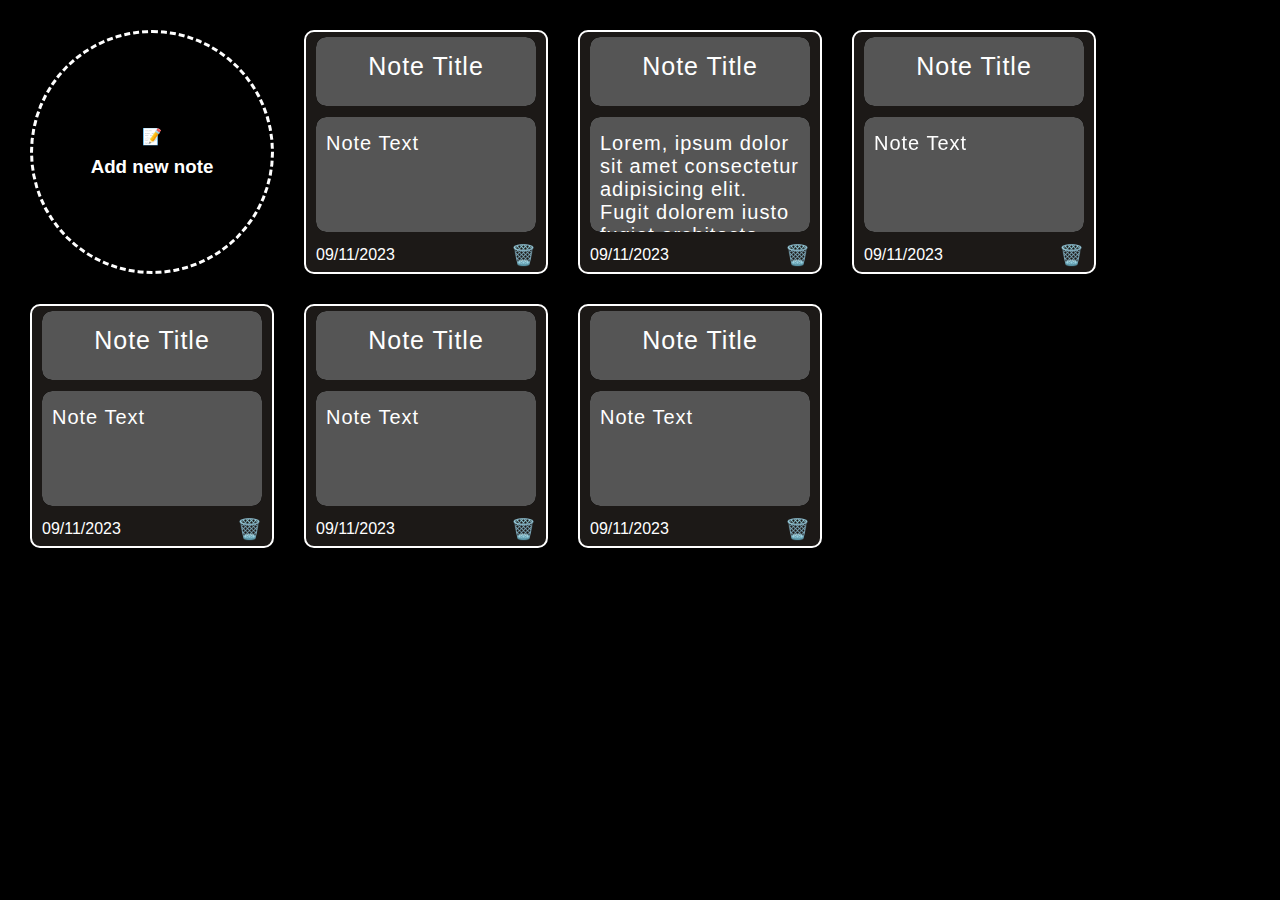
==== notes/index.html @ ed4543e4 "notes" ====
<!DOCTYPE html>
<html lang="en">

<head>
    <meta charset="UTF-8">
    <meta name="viewport" content="width=device-width, initial-scale=1.0">
    <title>Notes</title>
    <link rel="stylesheet" href="style.css" />
</head>

<body>

    <main class="notes-app">
        <div class="notes">
            <section class="new-note">
                <span>📝</span>
                <h3>Add new note</h3>
                <form class="note-form">
                    <input type="text" placeholder="Note title" class="title-input" />
                    <textarea placeholder="Note" class="note-text-input"></textarea>
                    <button class="note-btn">Add</button>
                </form>
            </section>
            <!-- <div id="notesList"> -->


                <figure class="note">
                    <h2 class="title" contenteditable="true">Note Title</h2>
                    <p class="note-text" contenteditable="true">Note Text</p>
                    <div class="settings">
                        <p class="date">09/11/2023</p>
                        <span>🗑️</span>
                    </div>
                </figure>
                <figure class="note">
                    <h2 class="title" contenteditable="true">Note Title</h2>
                    <p class="note-text" contenteditable="true">Lorem, ipsum dolor sit amet consectetur adipisicing
                        elit. Fugit dolorem iusto fugiat architecto itaque corporis eos obcaecati a id quidem ex sequi
                        cumque minima, in deserunt quos nemo suscipit voluptas non quibusdam veritatis aperiam
                        laudantium aliquid? Cupiditate obcaecati earum sint fuga, ducimus sed ipsum, accusantium
                        molestias expedita harum quas corporis temporibus at ratione sequi consectetur quisquam quo
                        illum ullam quia. Quas aliquid cupiditate provident minima reprehenderit voluptatum corporis
                        dignissimos aut pariatur excepturi voluptatem blanditiis debitis, labore vero impedit ea
                        deleniti. Reiciendis optio doloribus, voluptatem autem alias voluptatibus amet maiores quisquam
                        praesentium esse natus provident consequatur id? Reprehenderit at esse velit.</p>
                    <div class="settings">
                        <p class="date">09/11/2023</p>
                        <span>🗑️</span>
                    </div>
                </figure>
                <figure class="note">
                    <h2 class="title" contenteditable="true">Note Title</h2>
                    <p class="note-text" contenteditable="true">Note Text</p>
                    <div class="settings">
                        <p class="date">09/11/2023</p>
                        <span>🗑️</span>
                    </div>
                </figure>
                <figure class="note">
                    <h2 class="title" contenteditable="true">Note Title</h2>
                    <p class="note-text" contenteditable="true">Note Text</p>
                    <div class="settings">
                        <p class="date">09/11/2023</p>
                        <span>🗑️</span>
                    </div>
                </figure>
                <figure class="note">
                    <h2 class="title" contenteditable="true">Note Title</h2>
                    <p class="note-text" contenteditable="true">Note Text</p>
                    <div class="settings">
                        <p class="date">09/11/2023</p>
                        <span>🗑️</span>
                    </div>
                </figure>
                <figure class="note">
                    <h2 class="title" contenteditable="true">Note Title</h2>
                    <p class="note-text" contenteditable="true">Note Text</p>
                    <div class="settings">
                        <p class="date">09/11/2023</p>
                        <span>🗑️</span>
                    </div>
                </figure>
    
            <!-- </div> -->
        </div>

    </main>




    <script type="text/javascript" src="main.js"></script>
</body>

</html>
---- notes/style.css ----
*{
    margin: 0;
    padding: 0;
    box-sizing: border-box;
    font-family: sans-serif;
    color: white;
}


/* green #22c55e */
/* gray #555 */
/* white #fff */


body{
    background-color: black;

}

.notes-app{
    padding: 30px;
}

form{
    display: none;
}

.notes{
    display: flex;
    align-items: center;
    flex-wrap: wrap;
    gap: 30px;
    margin-bottom: 3rem;
}

/* #notesList{
    display: flex;
    align-items: center;
    flex-wrap: wrap;
    gap: 30px;
    background: red;
} */

.new-note{
    width: 20%;
    aspect-ratio: 1/1;
    border: 3px dashed white;
    border-radius: 50%;
    display: flex;
    flex-direction: column;
    align-items: center;
    justify-content: center;
    row-gap: 10px;
    cursor: pointer;
}

figure{
    width: 20%;
    aspect-ratio: 1/1;
    border: 2px solid white;
    background-color: #1c1917;
    display: flex;
    flex-direction: column;
    justify-content: space-between;
    align-items: center;
    padding: 5px 10px;
    border-radius: 10px;
}

.title, .note-text{
    width: 100%;
    background-color: #555;
    border-radius: 10px;
    letter-spacing: 1px;
    padding: 15px 10px;
    outline: black solid 1px;
    transition: outline 0.3s;
    position: relative;
    overflow-y: auto;
    clip-path: inset(0 round 10px);
}

.title::-webkit-scrollbar,
.note-text::-webkit-scrollbar{
    width: 4px;
    background-color: #888;
    border-radius: 25px;
}

.title::-webkit-scrollbar-thumb,
.note-text::-webkit-scrollbar-thumb{
    background-color: #22c55e;
    border-radius: 5px;
}

.title:focus, .note-text:focus{
    outline: 1px solid #22c55e;
}
.title::before, .note-text::before{
    content: "Edit mode";
    position: absolute;
    top: 0;
    right: 0;
    font-size: 10px;
    border-radius: 0 0 0 4px;
    padding: 3px 5px;
    background-color: #22c55e;
    visibility: hidden;
    opacity: 0;
    transition: all 0.3s;
}
.title:focus::before, .note-text:focus::before{
  visibility: visible;
    opacity: 1;
}


.title{
    height: 30%;
    font-size: 25px;
    text-align: center;
    font-weight: 300;
}
 .note-text{
    height: 50%;
    font-size: 20px;
 }

.settings{
    width: 100%;
    display: flex;
    justify-content: space-between;
    align-items: center;
}

.date{
    font-size: 16px;
}

.settings span{
    font-size: 20px;
    cursor: pointer;
}
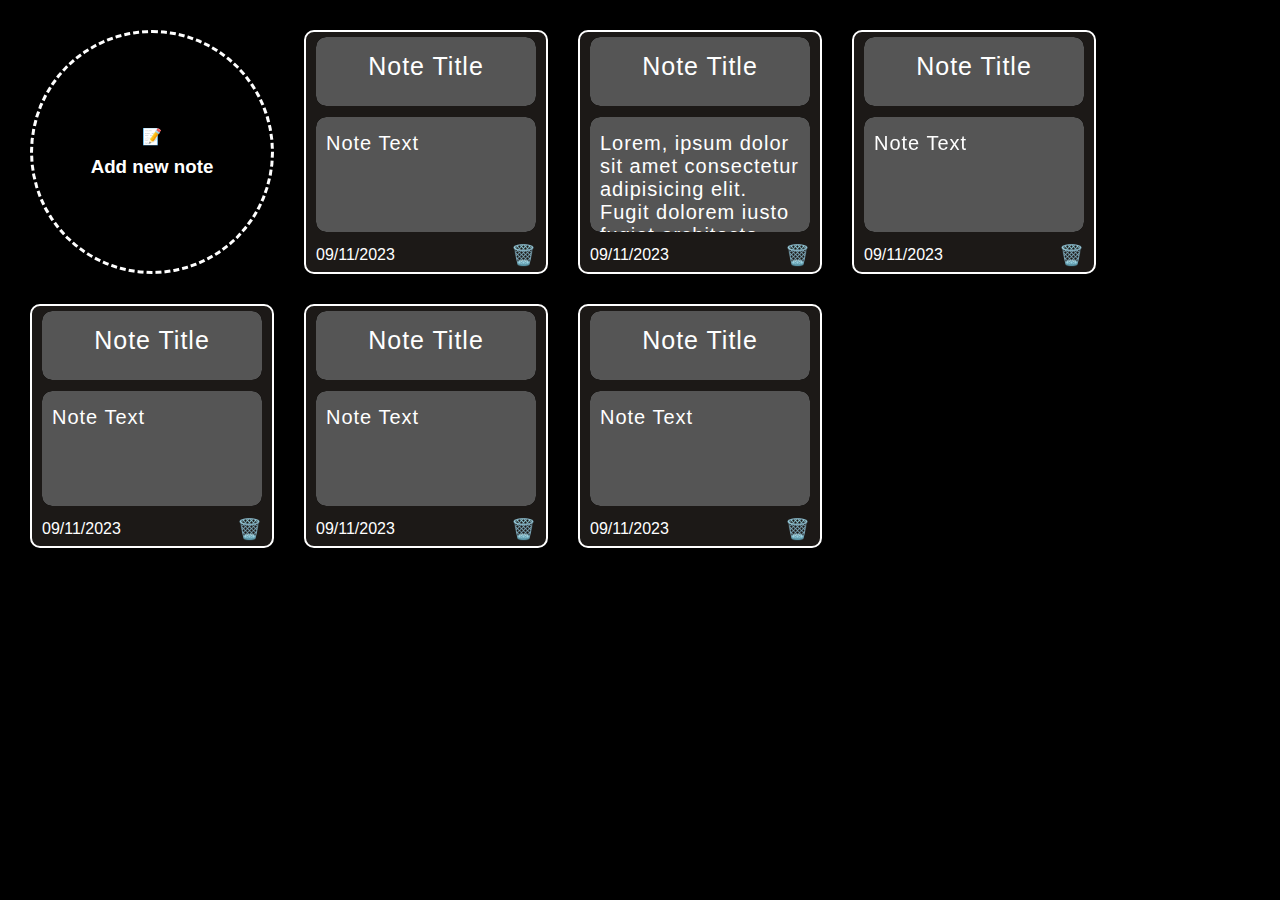
==== commit b38beb8a: "cookie" ====
--- a/notes/index.html
+++ b/notes/index.html
@@ -42,7 +42,8 @@
                         illum ullam quia. Quas aliquid cupiditate provident minima reprehenderit voluptatum corporis
                         dignissimos aut pariatur excepturi voluptatem blanditiis debitis, labore vero impedit ea
                         deleniti. Reiciendis optio doloribus, voluptatem autem alias voluptatibus amet maiores quisquam
-                        praesentium esse natus provident consequatur id? Reprehenderit at esse velit.</p>
+                        praesentium esse natus provident consequatur id? Reprehenderit at esse velit.
+                    </p>
                     <div class="settings">
                         <p class="date">09/11/2023</p>
                         <span>🗑️</span>
--- a/notes/style.css
+++ b/notes/style.css
@@ -95,6 +95,7 @@
 
 .title:focus, .note-text:focus{
     outline: 1px solid #22c55e;
+    outline: 1px solid #22c55e;
 }
 .title::before, .note-text::before{
     content: "Edit mode";
